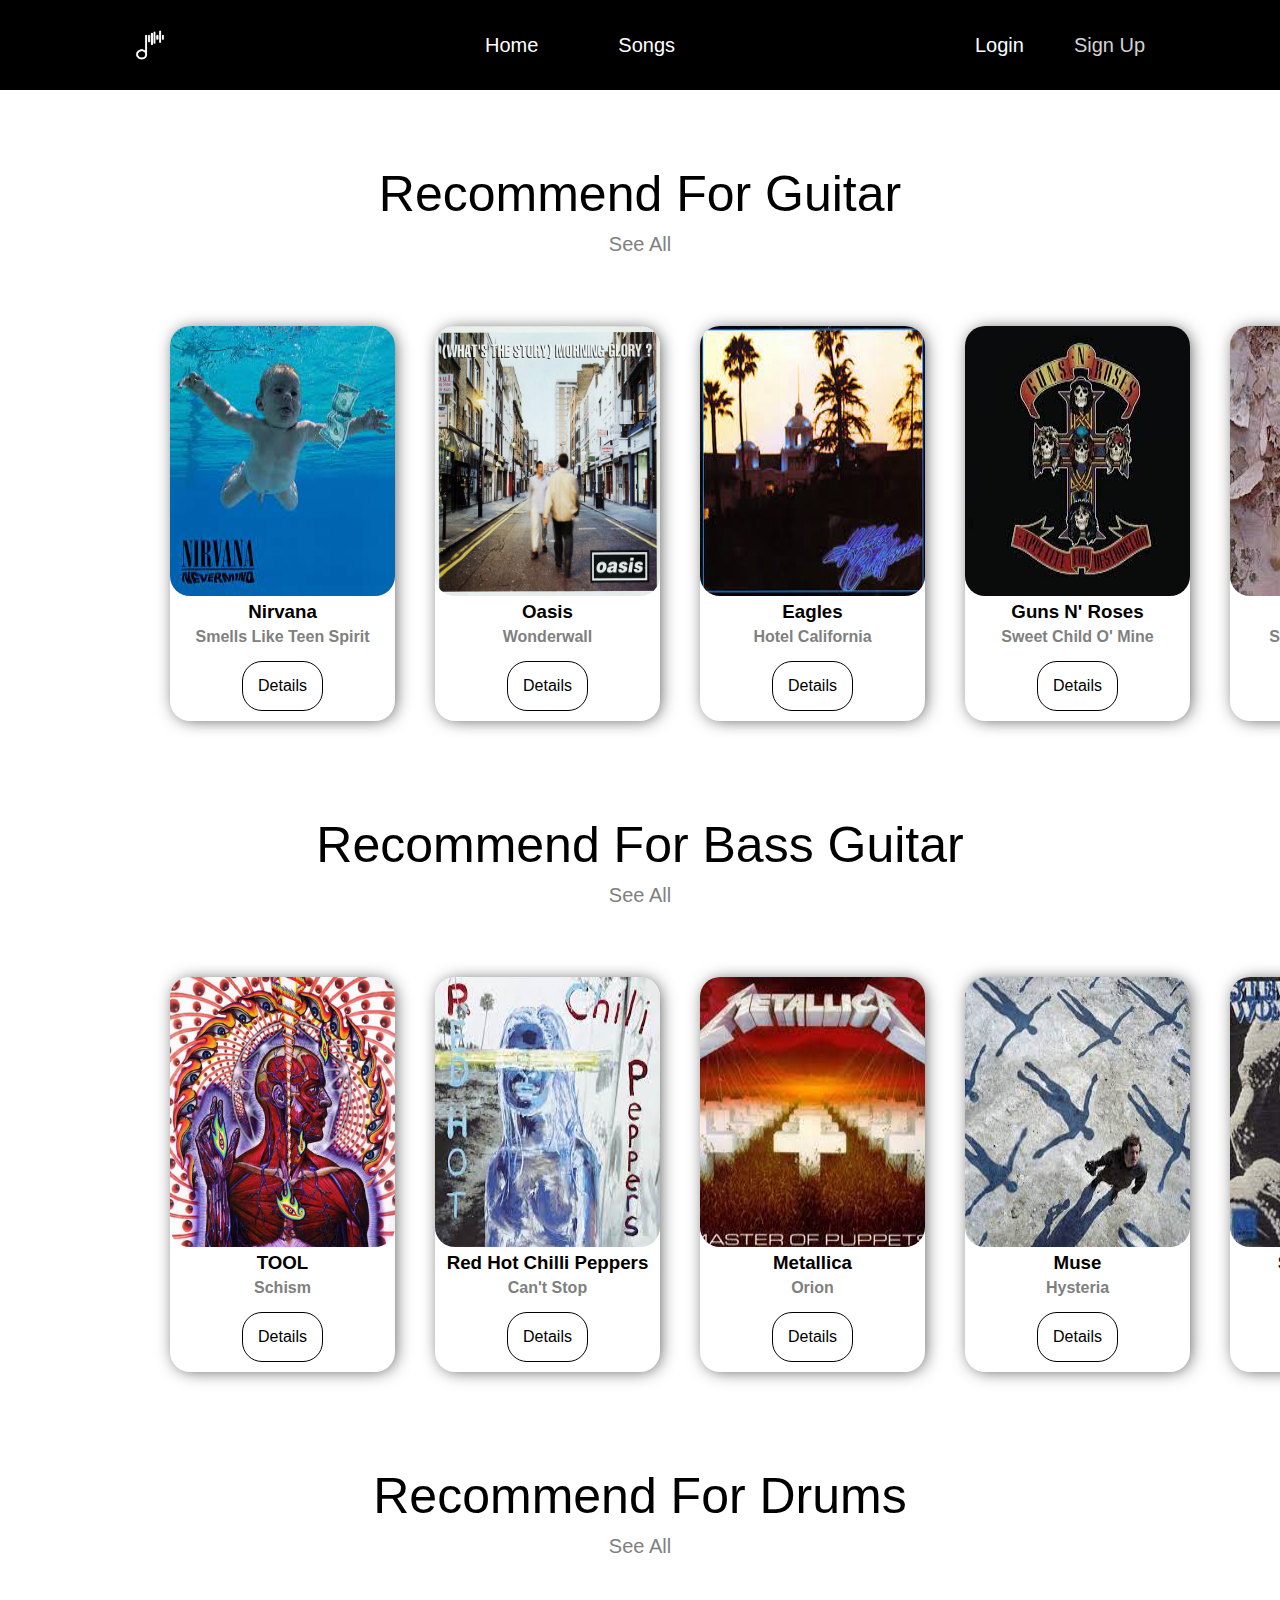
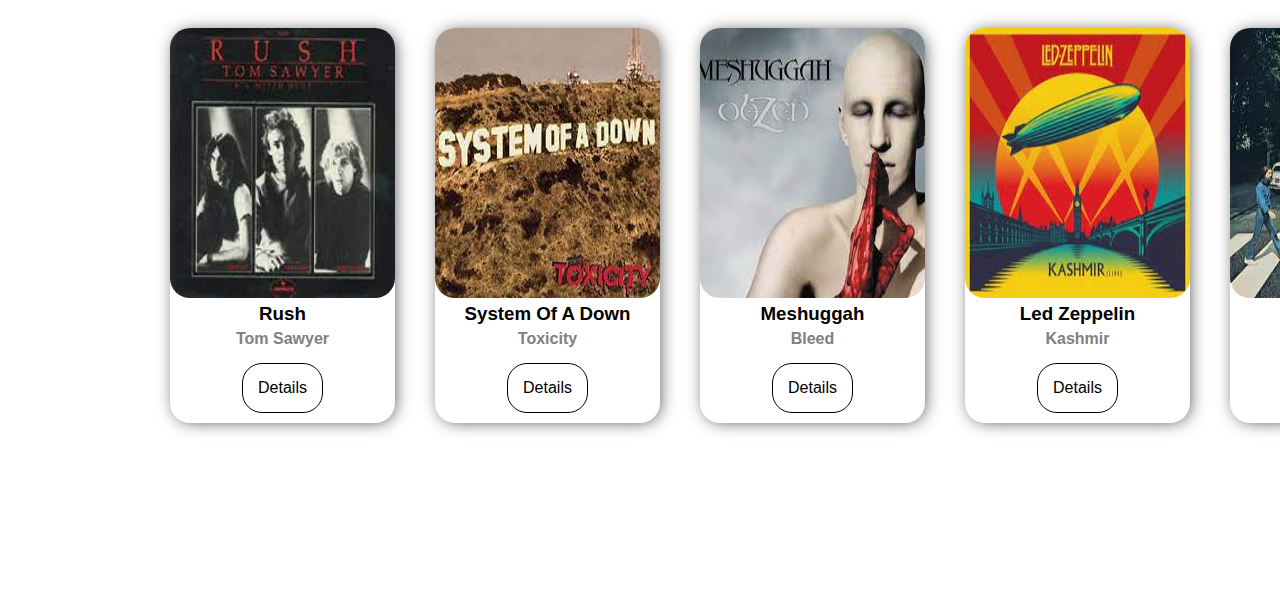
==== index.html @ e856d722 "first commit" ====
<!DOCTYPE html>
<html lang="en">
  <head>
    <meta charset="UTF-8" />
    <meta http-equiv="X-UA-Compatible" content="IE=edge" />
    <meta name="viewport" content="width=device-width, initial-scale=1.0" />
    <title>MySongs</title>
    <meta name="title" content="MySongs"/>
    <meta name="description" content="MySongs is popular songs app for marking songs that you learned."/>
    <link rel="shortcut icon" href="images/icon za tab.png"/>
    <link rel="stylesheet" href="CSS/style.css" />
    <link rel="stylesheet" href="CSS/zajednicki.css"/>
    <link rel="preconnect" href="https://fonts.googleapis.com">
    <link rel="preconnect" href="https://fonts.gstatic.com" crossorigin>
    <link href="https://fonts.googleapis.com/css2?family=Open+Sans:wght@300&display=swap" rel="stylesheet">
  </head>
  <body>
    <div class="navbar">
      <div class="logo">
        <img src="images/logo.avif" alt="logo" width="100px" height="100px" />
      </div>
      <ul>
        <li><a href="#">Home</a></li>
        <li><a href="HTML/songs.html">Songs</a></li>
      </ul>
      <div class="login">
        <a href="HTML/login.html">
          <span class="login-btn"> Login </span>
        </a>
        <a href="HTML/register.html">
          <span class="register-btn"> Sign Up </span>
        </a>
      </div>
    </div>
    <div class="best">
      <div class="best-instrument">
        <div class="best-header">
          <span>Recommend for guitar</span>
          <a><p>See All</p></a>
        </div>
        <div class="best-songs">
          <div class="best-song">
            <img src="images/nirvana.jpg" alt="Nirvana">
            <h3>Nirvana</h3>
            <h4>Smells Like Teen Spirit</h4>
            <span>Details</span>
          </div>
          <div class="best-song">
            <img src="images/oasis.jpg" alt="Oasis">
            <h3>Oasis</h3>
            <h4>Wonderwall</h4>
            <span>Details</span>
          </div>
          <div class="best-song">
            <img src="images/eagles.jpg" alt="Eagles">
            <h3>Eagles</h3>
            <h4>Hotel California</h4>
            <span>Details</span>
          </div>
          <div class="best-song">
            <img src="images/guns.jpg" alt="Guns N' Roses">
            <h3>Guns N' Roses</h3>
            <h4>Sweet Child O' Mine</h4>
            <span>Details</span>
          </div>
          <div class="best-song">
            <img src="images/led.jpg" alt="Led Zeppelin">
            <h3>Led Zeppelin</h3>
            <h4>Stairway to Heaven</h4>
            <span>Details</span>
          </div>
        </div>
      </div>
      <div class="best-instrument">
        <div class="best-header">
          <span>Recommend for bass guitar</span>
          <a href="#"><p>See All</p></a>
        </div>
        <div class="best-songs">
          <div class="best-song">
            <img src="images/tool.jpg" alt="TOOl">
            <h3>TOOL</h3>
            <h4>Schism</h4>
            <span>Details</span>
          </div>
          <div class="best-song">
            <img src="images/red hot.jpg" alt="Red Hot Chilli Peppers">
            <h3>Red Hot Chilli Peppers</h3>
            <h4>Can't Stop</h4>
            <span>Details</span>
          </div>
          <div class="best-song">
            <img src="images/mettalica.jpg" alt="Metallica">
            <h3>Metallica</h3>
            <h4>Orion</h4>
            <span>Details</span>
          </div>
          <div class="best-song">
            <img src="images/muse.jpg" alt="Muse">
            <h3>Muse</h3>
            <h4>Hysteria</h4>
            <span>Details</span>
          </div>
          <div class="best-song">
            <img src="images/sir duke.jpg" alt="Stevie Wonder">
            <h3>Stevie Wonder</h3>
            <h4>Sir Duke</h4>
            <span>Details</span>
          </div>
        </div>
      </div>
      <div class="best-instrument">
        <div class="best-header">
          <span>Recommend for drums</span>
          <a href="#"><p>See All</p></a>
        </div>
        <div class="best-songs">
          <div class="best-song">
            <img src="images/rush.jpg" alt="Rush">
            <h3>Rush</h3>
            <h4>Tom Sawyer</h4>
            <span>Details</span>
          </div>
          <div class="best-song">
            <img src="images/system.jpg" alt="System Of A Down">
            <h3>System Of A Down</h3>
            <h4>Toxicity</h4>
            <span>Details</span>
          </div>
          <div class="best-song">
            <img src="images/bleed.jpg" alt="Meshuggah">
            <h3>Meshuggah</h3>
            <h4>Bleed</h4>
            <span>Details</span>
          </div>
          <div class="best-song">
            <img src="images/kashmir.jpg" alt="Led Zeppelin">
            <h3>Led Zeppelin</h3>
            <h4>Kashmir</h4>
            <span>Details</span>
          </div>
          <div class="best-song">
            <img src="images/come.jpg" alt="The Beatles">
            <h3>The Beatles</h3>
            <h4>Come Togheter</h4>
            <span>Details</span>
          </div>
        </div>
      </div>
    </div>
    <script src="script.js"></script>
  </body>
</html>
---- CSS/style.css ----
.navbar{
    display: flex;
    background-color: black;
    height: 90px;
}

.navbar ul{
    display: flex;
    flex-direction: row;
    flex: 1;
    align-items: center;
    justify-content: center;
}

.navbar ul li{
    list-style-type: none;
    margin: 40px;
    font-size: 20px;
    transition: 0.5s;
}

.navbar ul li:hover{
    font-size: 23px;
    border-bottom: 2px groove white;
}

.navbar ul li a{
    text-decoration: none;
    color:white;
}

.logo{
    margin-left: 100px;
}

.logo img{
    height: 90px;
}

.login{
    display: flex;
    align-items: center;
    justify-content: center;
    margin-right: 70px;
    width: 250px;
}

.login a {
    text-decoration: none;
}

.login-btn{
    margin-right: 50px;
    font-size: 20px;
    color: white;
    transition: 0.5s;
}

.login-btn:hover{
    font-size: 23px;
    border-bottom: 2px groove white;
}

.register-btn{
    margin-right: 50px;
    font-size: 20px;
    color: lightgray;
    transition: 0.5s;
}

.register-btn:hover{
    font-size: 23px;
    border-bottom: 2px groove white;
}

.best{
    margin: 150px;
    margin-top: 75px;
}

.best-header{
    width: 100%;
    text-align: center;
    margin-bottom: 50px;
}

.best-header span{ 
    font-size: 50px;
    text-transform: capitalize;
}

.best-header p{
    margin-top: 10px;
    font-size: 20px;
    transition: 0.5s;
    color: grey;
    cursor: pointer;
}

.best-header p:hover{
    text-decoration: underline;
}

.best-header a{
    text-decoration: none;
}

.best-songs{
    display: flex;
    flex-direction: row;
    width: 100%;
}

.best-instrument{
    margin-bottom: 75px;
}

.best-song{
    display: flex;
    flex-direction: column;
    align-items: center;
    justify-content: center;
    width: 250px;
    gap: 5px;
    margin:20px;
    box-shadow: 2px 1px 17px -3px rgba(0,0,0,0.75);
    transition: 0.5s;
    cursor: pointer;
    border-radius: 20px;
}

.best-song:hover{
    transform: translateY(-10px);
}

.best-song img{
    width:225px;
    height: 270px;
    border-radius: 20px;
}

.best-song span{
    padding: 15px;
    color: black;
    border: 1px solid black;
    transition: 0.5s;
    background-color: white;
    border-radius: 20px;
    margin: 10px 0;
}

.best-song span:hover{
    background-color: black;
    color:white;
}

.best-song h4{
    color: grey;
}
---- CSS/zajednicki.css ----
* {
  box-sizing: border-box;
  margin: 0;
  padding: 0;
  font-family: "Poppins", sans-serif;
}

::-webkit-scrollbar {
  width: 10px;
}

::-webkit-scrollbar-track {
  background: #f1f1f1;
}

::-webkit-scrollbar-thumb {
  background: #888;
}

::-webkit-scrollbar-thumb:hover {
  background: #555;
}
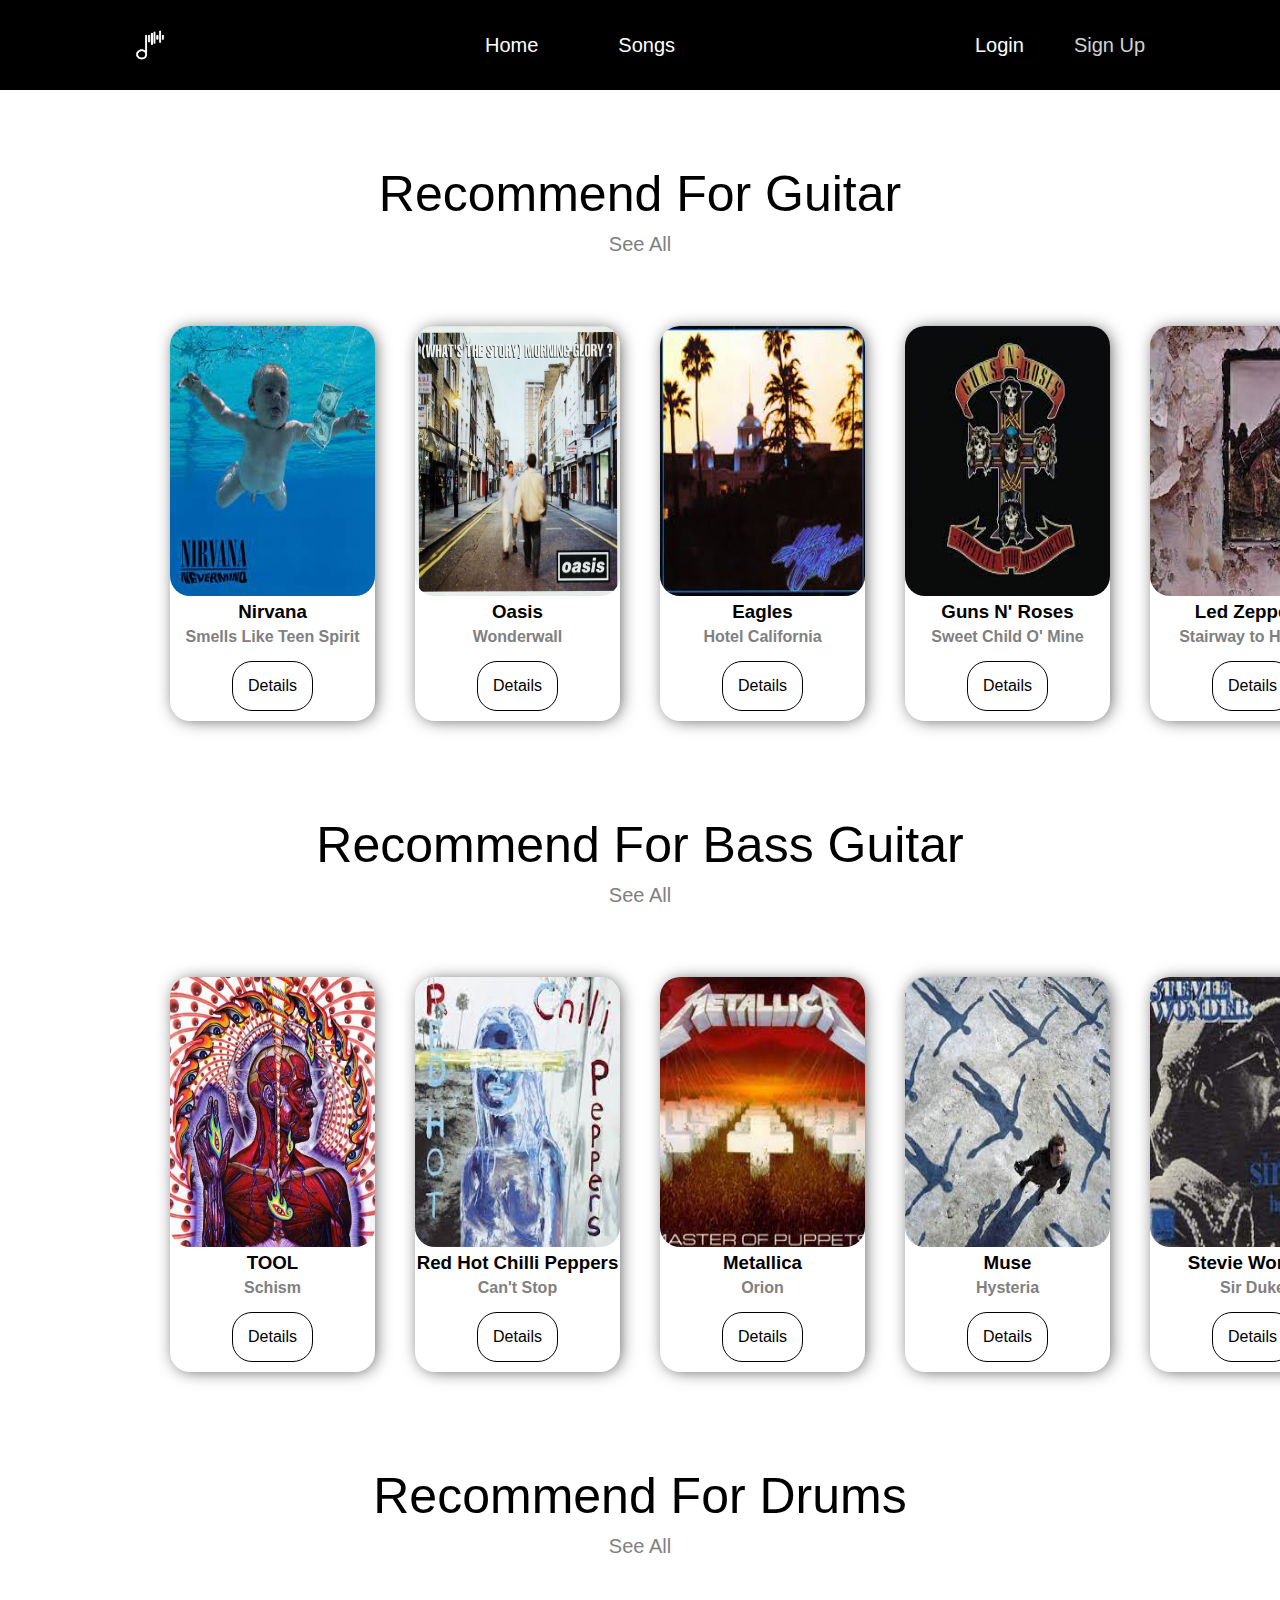
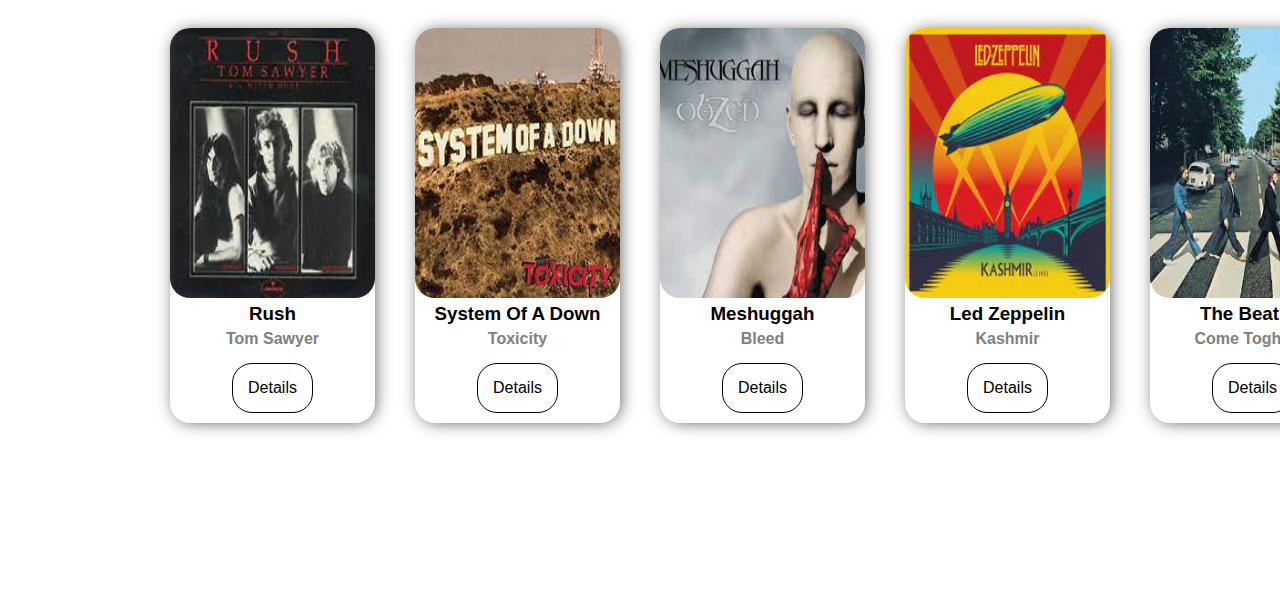
==== commit 5dc94ec2: "laptop" ====
--- a/index.html
+++ b/index.html
@@ -70,6 +70,10 @@
             <span>Details</span>
           </div>
         </div>
+      </div>
+      <!--Detalji za svaku pesmu-->
+      <div class="details-wrapper">
+
       </div>
       <div class="best-instrument">
         <div class="best-header">
--- a/CSS/style.css
+++ b/CSS/style.css
@@ -159,4 +159,10 @@
 }
 
 
+@media only screen and (max-width: 1480px) {
+    .best-song img{
+        width:205px;
+    
+    }
 
+  }
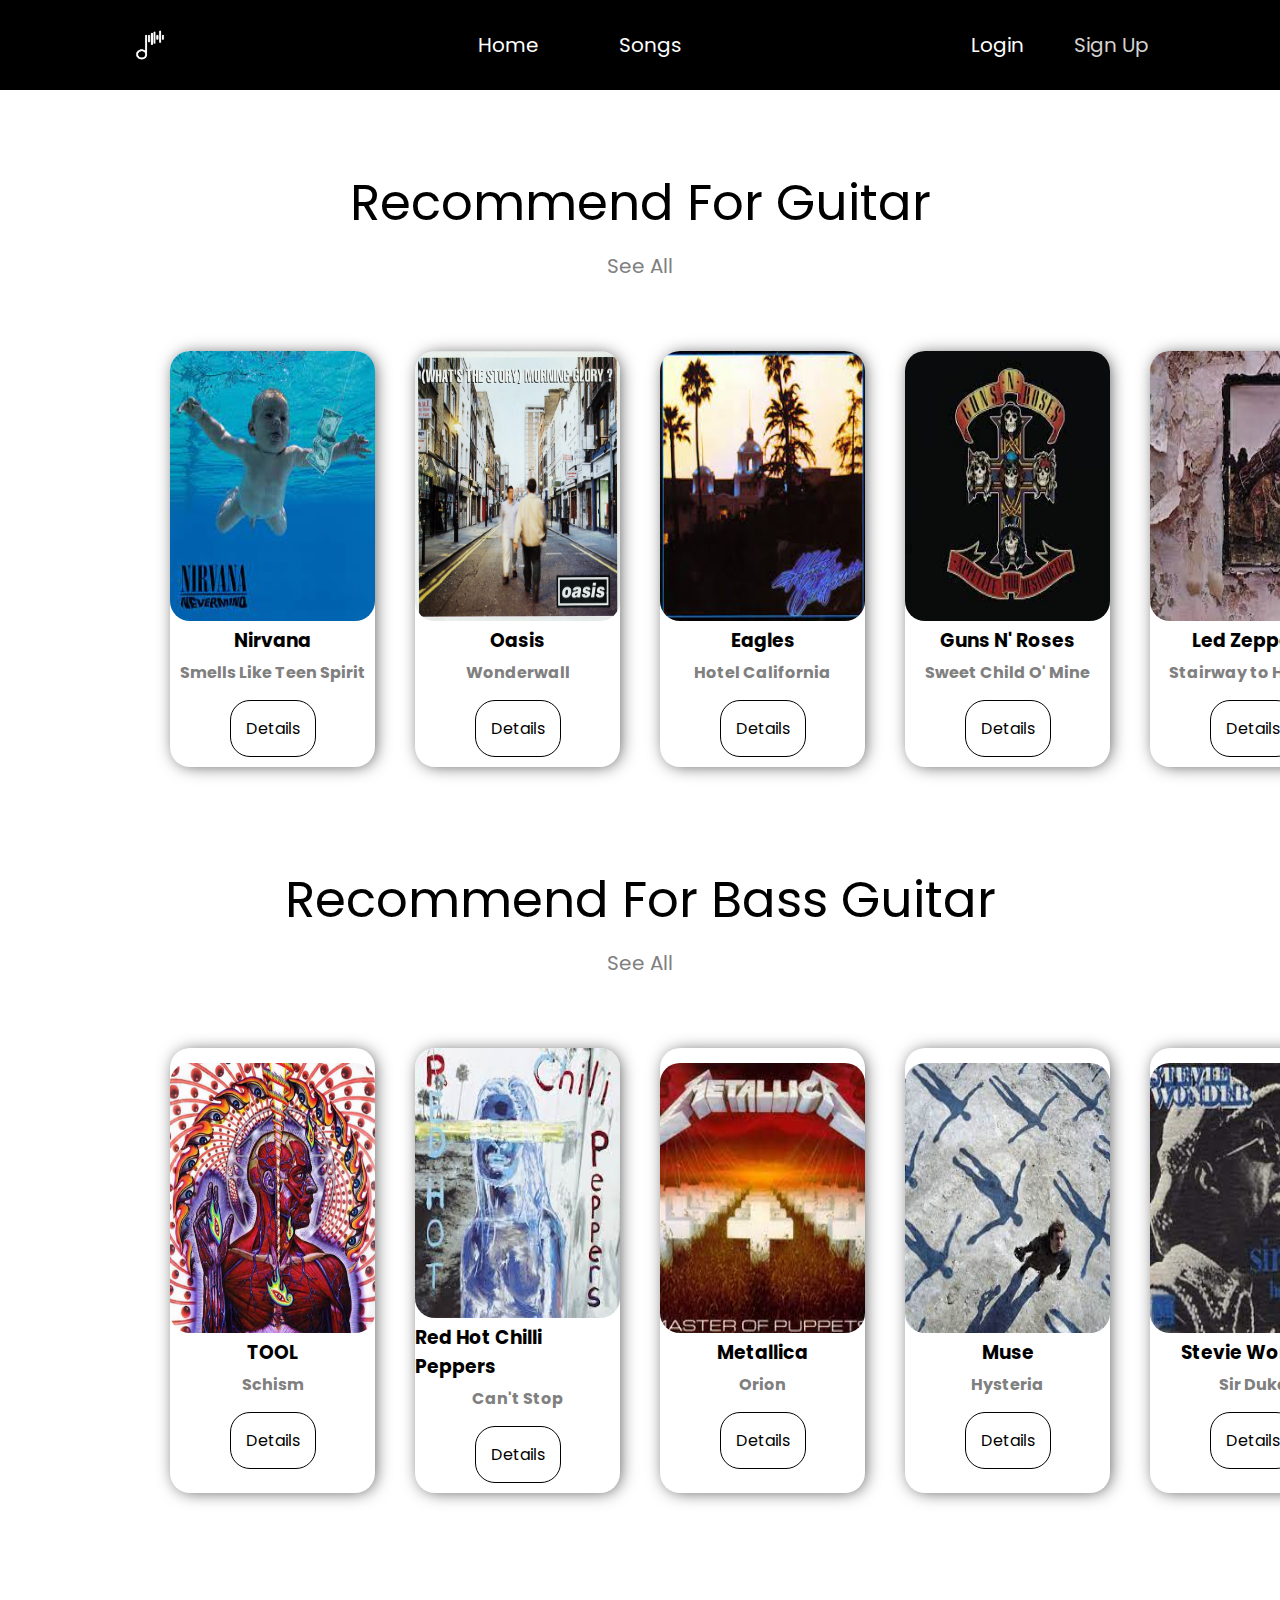
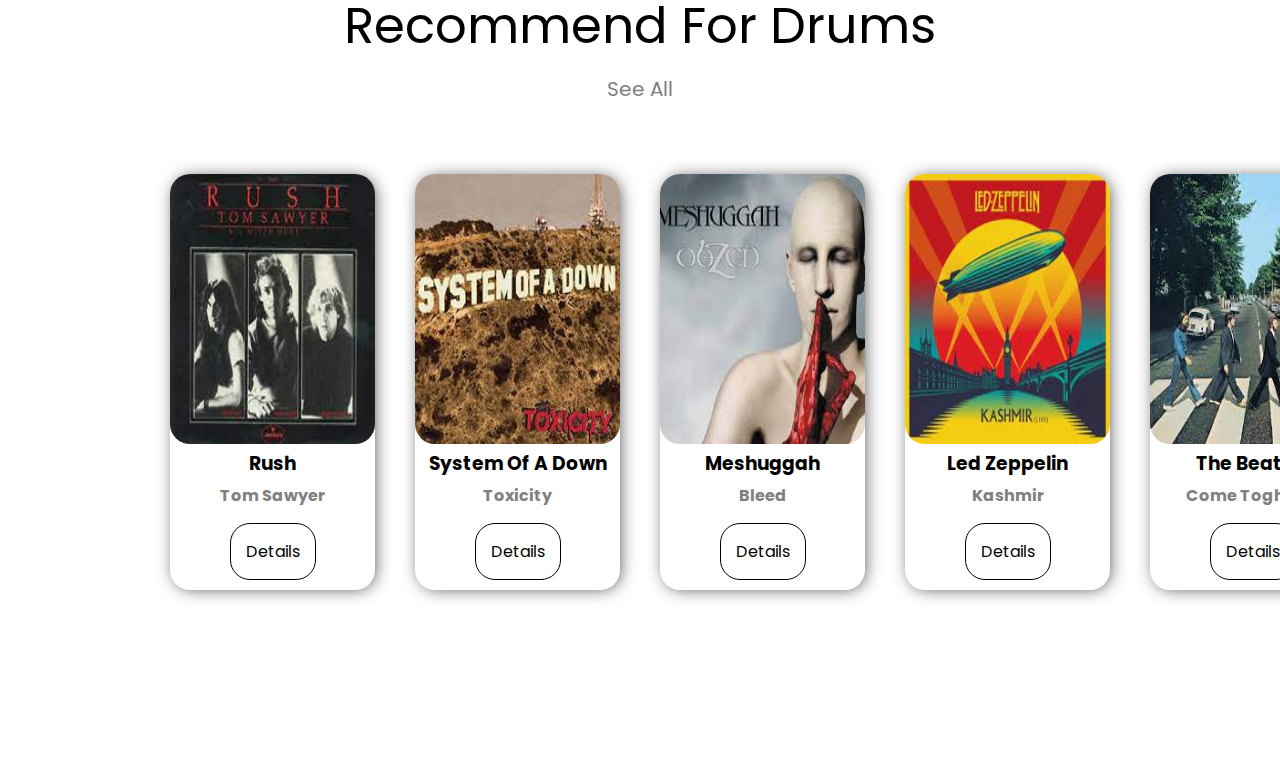
==== commit 5b54545e: "commit" ====
--- a/index.html
+++ b/index.html
@@ -152,6 +152,6 @@
         </div>
       </div>
     </div>
-    <script src="script.js"></script>
+    <script src="JS/script-index.js"></script>
   </body>
 </html>
--- a/CSS/zajednicki.css
+++ b/CSS/zajednicki.css
@@ -1,3 +1,7 @@
+/* @import url('https://fonts.googleapis.com/css2?family=Open+Sans:wght@300&family=Raleway:wght@200&display=swap'); */
+
+@import url('https://fonts.googleapis.com/css2?family=Open+Sans:wght@300&family=Poppins:wght@300&family=Raleway:wght@200&display=swap');
+
 * {
   box-sizing: border-box;
   margin: 0;
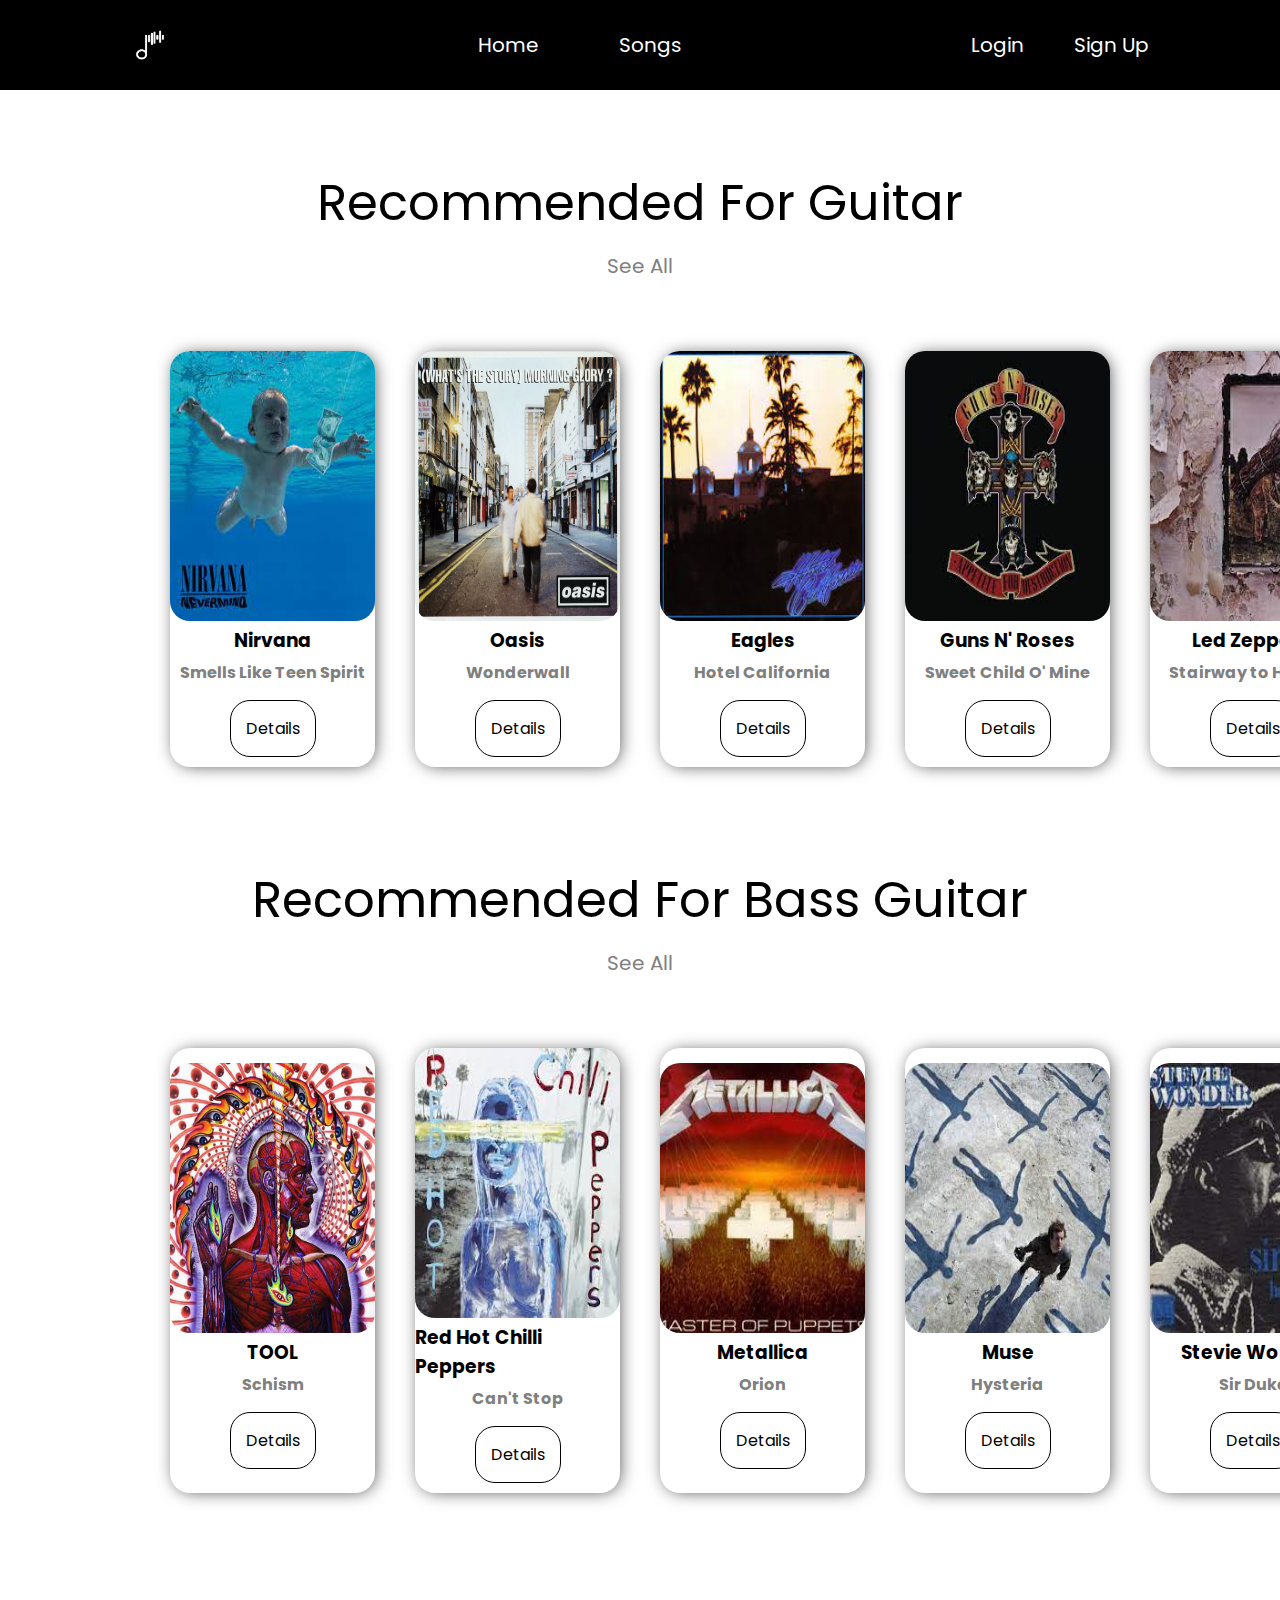
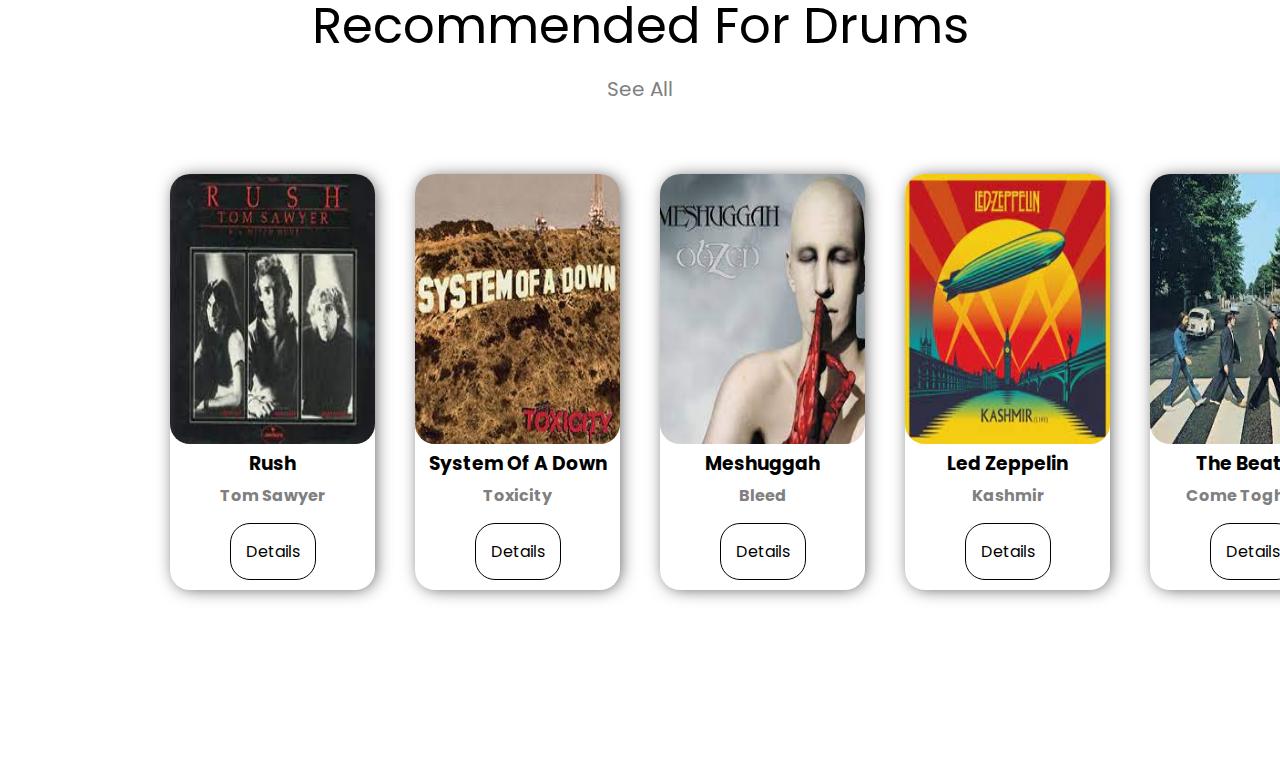
==== commit c7610f9b: "audio komplet" ====
--- a/index.html
+++ b/index.html
@@ -35,7 +35,7 @@
     <div class="best">
       <div class="best-instrument">
         <div class="best-header">
-          <span>Recommend for guitar</span>
+          <span>Recommended for guitar</span>
           <a><p>See All</p></a>
         </div>
         <div class="best-songs">
@@ -77,7 +77,7 @@
       </div>
       <div class="best-instrument">
         <div class="best-header">
-          <span>Recommend for bass guitar</span>
+          <span>Recommended for bass guitar</span>
           <a href="#"><p>See All</p></a>
         </div>
         <div class="best-songs">
@@ -115,7 +115,7 @@
       </div>
       <div class="best-instrument">
         <div class="best-header">
-          <span>Recommend for drums</span>
+          <span>Recommended for drums</span>
           <a href="#"><p>See All</p></a>
         </div>
         <div class="best-songs">
--- a/CSS/style.css
+++ b/CSS/style.css
@@ -1,3 +1,4 @@
+/*Navigacija*/
 .navbar{
     display: flex;
     background-color: black;
@@ -64,7 +65,7 @@
 .register-btn{
     margin-right: 50px;
     font-size: 20px;
-    color: lightgray;
+    color: white;
     transition: 0.5s;
 }
 
@@ -72,6 +73,8 @@
     font-size: 23px;
     border-bottom: 2px groove white;
 }
+
+/*CSS za preporucene pesme svakog instrumenta */
 
 .best{
     margin: 150px;
@@ -158,11 +161,14 @@
     color: grey;
 }
 
+.details-wrapper{
+    display: none;
+}
 
+
+/* Responzivnost */
 @media only screen and (max-width: 1480px) {
     .best-song img{
         width:205px;
-    
     }
-
   }
--- a/CSS/zajednicki.css
+++ b/CSS/zajednicki.css
@@ -1,5 +1,4 @@
-/* @import url('https://fonts.googleapis.com/css2?family=Open+Sans:wght@300&family=Raleway:wght@200&display=swap'); */
-
+/*CSS koji se nalazi na svim stranicama*/
 @import url('https://fonts.googleapis.com/css2?family=Open+Sans:wght@300&family=Poppins:wght@300&family=Raleway:wght@200&display=swap');
 
 * {
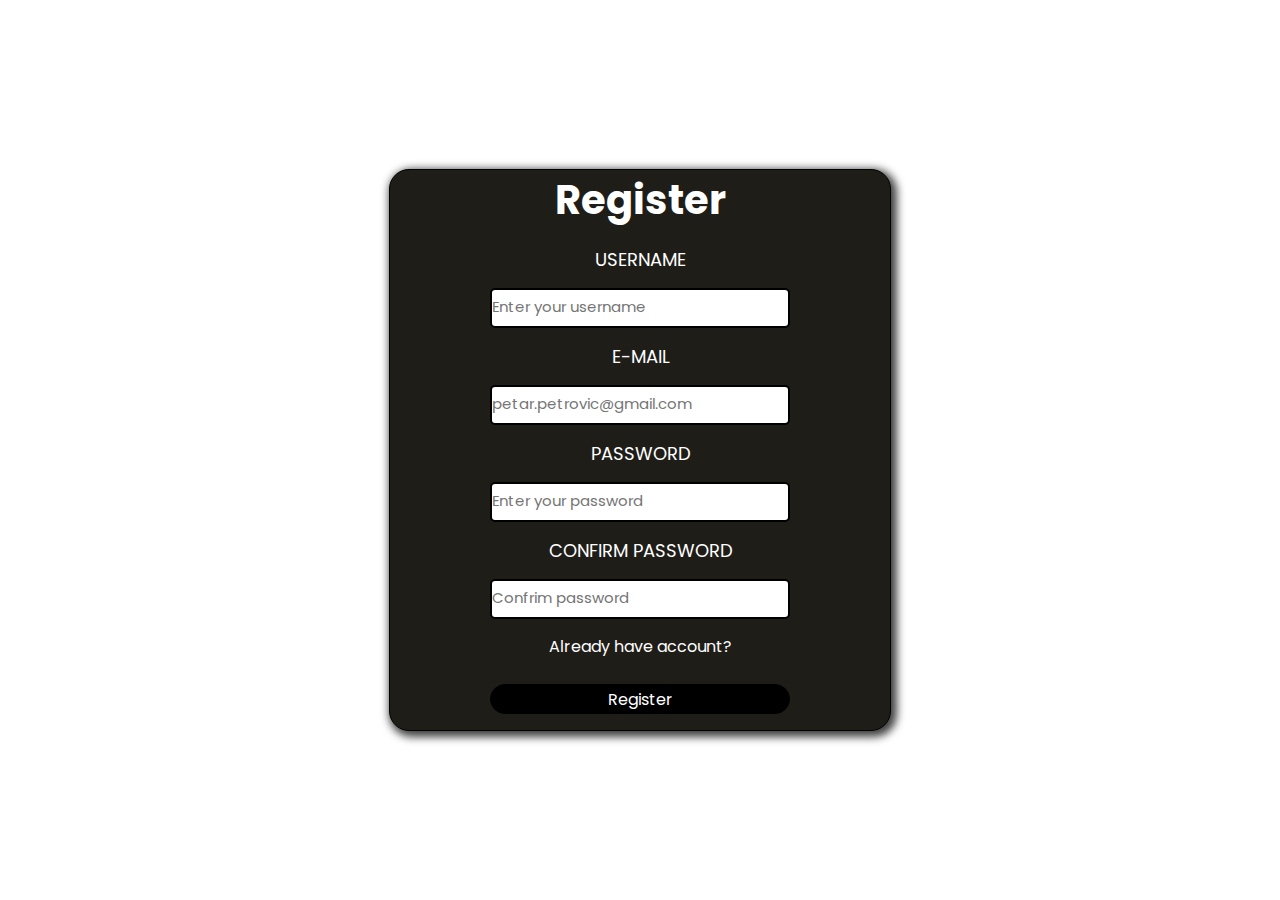
==== commit edde9589: "Complete major feature implementatio" ====
--- a/index.html
+++ b/index.html
@@ -1,157 +1,34 @@
 <!DOCTYPE html>
 <html lang="en">
-  <head>
-    <meta charset="UTF-8" />
-    <meta http-equiv="X-UA-Compatible" content="IE=edge" />
-    <meta name="viewport" content="width=device-width, initial-scale=1.0" />
+<head>
+    <meta charset="UTF-8">
+    <meta http-equiv="X-UA-Compatible" content="IE=edge">
+    <meta name="viewport" content="width=device-width, initial-scale=1.0">
+    <link rel="stylesheet" href="CSS/style-register.css" />
+    <link rel="stylesheet" href="CSS/zajednicki.css"/>
+    <link rel="shortcut icon" href="images/icon za tab.png"/>
     <title>MySongs</title>
-    <meta name="title" content="MySongs"/>
-    <meta name="description" content="MySongs is popular songs app for marking songs that you learned."/>
-    <link rel="shortcut icon" href="images/icon za tab.png"/>
-    <link rel="stylesheet" href="CSS/style.css" />
-    <link rel="stylesheet" href="CSS/zajednicki.css"/>
-    <link rel="preconnect" href="https://fonts.googleapis.com">
-    <link rel="preconnect" href="https://fonts.gstatic.com" crossorigin>
-    <link href="https://fonts.googleapis.com/css2?family=Open+Sans:wght@300&display=swap" rel="stylesheet">
-  </head>
-  <body>
-    <div class="navbar">
-      <div class="logo">
-        <img src="images/logo.avif" alt="logo" width="100px" height="100px" />
-      </div>
-      <ul>
-        <li><a href="#">Home</a></li>
-        <li><a href="HTML/songs.html">Songs</a></li>
-      </ul>
-      <div class="login">
-        <a href="HTML/login.html">
-          <span class="login-btn"> Login </span>
-        </a>
-        <a href="HTML/register.html">
-          <span class="register-btn"> Sign Up </span>
-        </a>
-      </div>
+</head>
+<body>
+    <div class="wrapper">
+        <div class="form-header">
+            <h1>Register</h1>
+        </div>
+        <form action="">
+            <label for="usertxt">Username</label>
+            <input type="text" name="usertxt" id="usertxt" placeholder="Enter your username">
+            <label for="email">E-mail</label>
+            <input type="email" name="email" id="email" placeholder="petar.petrovic@gmail.com">
+            <label for="passwordtxt">Password</label>
+            <input type="password" name="passwordtxt" id="passwordtxt" placeholder="Enter your password">
+            <label for="confirmpasswordtxt">Confirm Password</label>
+            <input type="password" name="confirmpasswordtxt" id="confirmpasswordtxt" placeholder="Confrim password">
+            <span id="Already">Already have account?</span>
+            <div class="register">
+                <span>Register</span>
+            </div>
+        </form>
     </div>
-    <div class="best">
-      <div class="best-instrument">
-        <div class="best-header">
-          <span>Recommended for guitar</span>
-          <a><p>See All</p></a>
-        </div>
-        <div class="best-songs">
-          <div class="best-song">
-            <img src="images/nirvana.jpg" alt="Nirvana">
-            <h3>Nirvana</h3>
-            <h4>Smells Like Teen Spirit</h4>
-            <span>Details</span>
-          </div>
-          <div class="best-song">
-            <img src="images/oasis.jpg" alt="Oasis">
-            <h3>Oasis</h3>
-            <h4>Wonderwall</h4>
-            <span>Details</span>
-          </div>
-          <div class="best-song">
-            <img src="images/eagles.jpg" alt="Eagles">
-            <h3>Eagles</h3>
-            <h4>Hotel California</h4>
-            <span>Details</span>
-          </div>
-          <div class="best-song">
-            <img src="images/guns.jpg" alt="Guns N' Roses">
-            <h3>Guns N' Roses</h3>
-            <h4>Sweet Child O' Mine</h4>
-            <span>Details</span>
-          </div>
-          <div class="best-song">
-            <img src="images/led.jpg" alt="Led Zeppelin">
-            <h3>Led Zeppelin</h3>
-            <h4>Stairway to Heaven</h4>
-            <span>Details</span>
-          </div>
-        </div>
-      </div>
-      <!--Detalji za svaku pesmu-->
-      <div class="details-wrapper">
-
-      </div>
-      <div class="best-instrument">
-        <div class="best-header">
-          <span>Recommended for bass guitar</span>
-          <a href="#"><p>See All</p></a>
-        </div>
-        <div class="best-songs">
-          <div class="best-song">
-            <img src="images/tool.jpg" alt="TOOl">
-            <h3>TOOL</h3>
-            <h4>Schism</h4>
-            <span>Details</span>
-          </div>
-          <div class="best-song">
-            <img src="images/red hot.jpg" alt="Red Hot Chilli Peppers">
-            <h3>Red Hot Chilli Peppers</h3>
-            <h4>Can't Stop</h4>
-            <span>Details</span>
-          </div>
-          <div class="best-song">
-            <img src="images/mettalica.jpg" alt="Metallica">
-            <h3>Metallica</h3>
-            <h4>Orion</h4>
-            <span>Details</span>
-          </div>
-          <div class="best-song">
-            <img src="images/muse.jpg" alt="Muse">
-            <h3>Muse</h3>
-            <h4>Hysteria</h4>
-            <span>Details</span>
-          </div>
-          <div class="best-song">
-            <img src="images/sir duke.jpg" alt="Stevie Wonder">
-            <h3>Stevie Wonder</h3>
-            <h4>Sir Duke</h4>
-            <span>Details</span>
-          </div>
-        </div>
-      </div>
-      <div class="best-instrument">
-        <div class="best-header">
-          <span>Recommended for drums</span>
-          <a href="#"><p>See All</p></a>
-        </div>
-        <div class="best-songs">
-          <div class="best-song">
-            <img src="images/rush.jpg" alt="Rush">
-            <h3>Rush</h3>
-            <h4>Tom Sawyer</h4>
-            <span>Details</span>
-          </div>
-          <div class="best-song">
-            <img src="images/system.jpg" alt="System Of A Down">
-            <h3>System Of A Down</h3>
-            <h4>Toxicity</h4>
-            <span>Details</span>
-          </div>
-          <div class="best-song">
-            <img src="images/bleed.jpg" alt="Meshuggah">
-            <h3>Meshuggah</h3>
-            <h4>Bleed</h4>
-            <span>Details</span>
-          </div>
-          <div class="best-song">
-            <img src="images/kashmir.jpg" alt="Led Zeppelin">
-            <h3>Led Zeppelin</h3>
-            <h4>Kashmir</h4>
-            <span>Details</span>
-          </div>
-          <div class="best-song">
-            <img src="images/come.jpg" alt="The Beatles">
-            <h3>The Beatles</h3>
-            <h4>Come Togheter</h4>
-            <span>Details</span>
-          </div>
-        </div>
-      </div>
-    </div>
-    <script src="JS/script-index.js"></script>
-  </body>
-</html>
+    <script src="JS/script-register.js"></script>
+</body>
+</html>--- a/CSS/style-register.css
+++ b/CSS/style-register.css
@@ -0,0 +1,95 @@
+/*CSS za registraciju */
+.wrapper{
+    position: absolute;
+    top: 50%;
+    left: 50%;
+    transform: translate(-50%, -50%);
+    border: 1px solid black;
+    border-radius: 20px;
+    box-shadow: 3px 3px 8px 3px rgba(0,0,0,0.75);
+    background-color: #1f1d18;
+}
+
+.wrapper .form-header{
+    display: flex;
+    align-items: flex-end;
+    justify-content: center;
+    color: white;
+    height: 60px;
+}
+
+.wrapper .form-header h1{
+    font-size: 40px;
+}
+
+form{
+    display: flex;
+    flex-direction: column;
+    height: 500px;
+    width: 500px; 
+    justify-content: center;
+    align-items: center; 
+    color: white;
+    gap: 15px;
+}
+
+form label{
+    font-size: 18px;
+    text-transform: uppercase;
+}
+
+form input[type="text"]{
+    height:40px;
+    width: 300px;
+    border: 2px solid black;
+    border-radius: 5px;
+}
+
+form input[type="email"]{
+    height:40px;
+    width: 300px;
+    border: 2px solid black;
+    border-radius: 5px;
+}
+
+form input[type="password"]{
+    height:40px;
+    width: 300px;
+    border: 2px solid black;
+    border-radius: 5px;
+}
+
+input::placeholder{
+    font-size: 15px;
+}
+
+.register{
+    display: flex;
+    align-items: center;
+    justify-content: center;
+    width: 300px;
+    height: 30px;
+    margin-top: 10px;
+    border: 1px solid black;
+    border-radius: 20px;
+    background-color: black;
+    transition: 0.5s;
+    cursor: pointer;
+}
+
+.register:hover{
+    color: black;
+    background-color: white;
+}
+
+label[type=password]{
+    text-transform: none;
+}
+
+.error{
+    border: 1px solid red !important;
+}
+
+#Already{
+    cursor: pointer;
+}